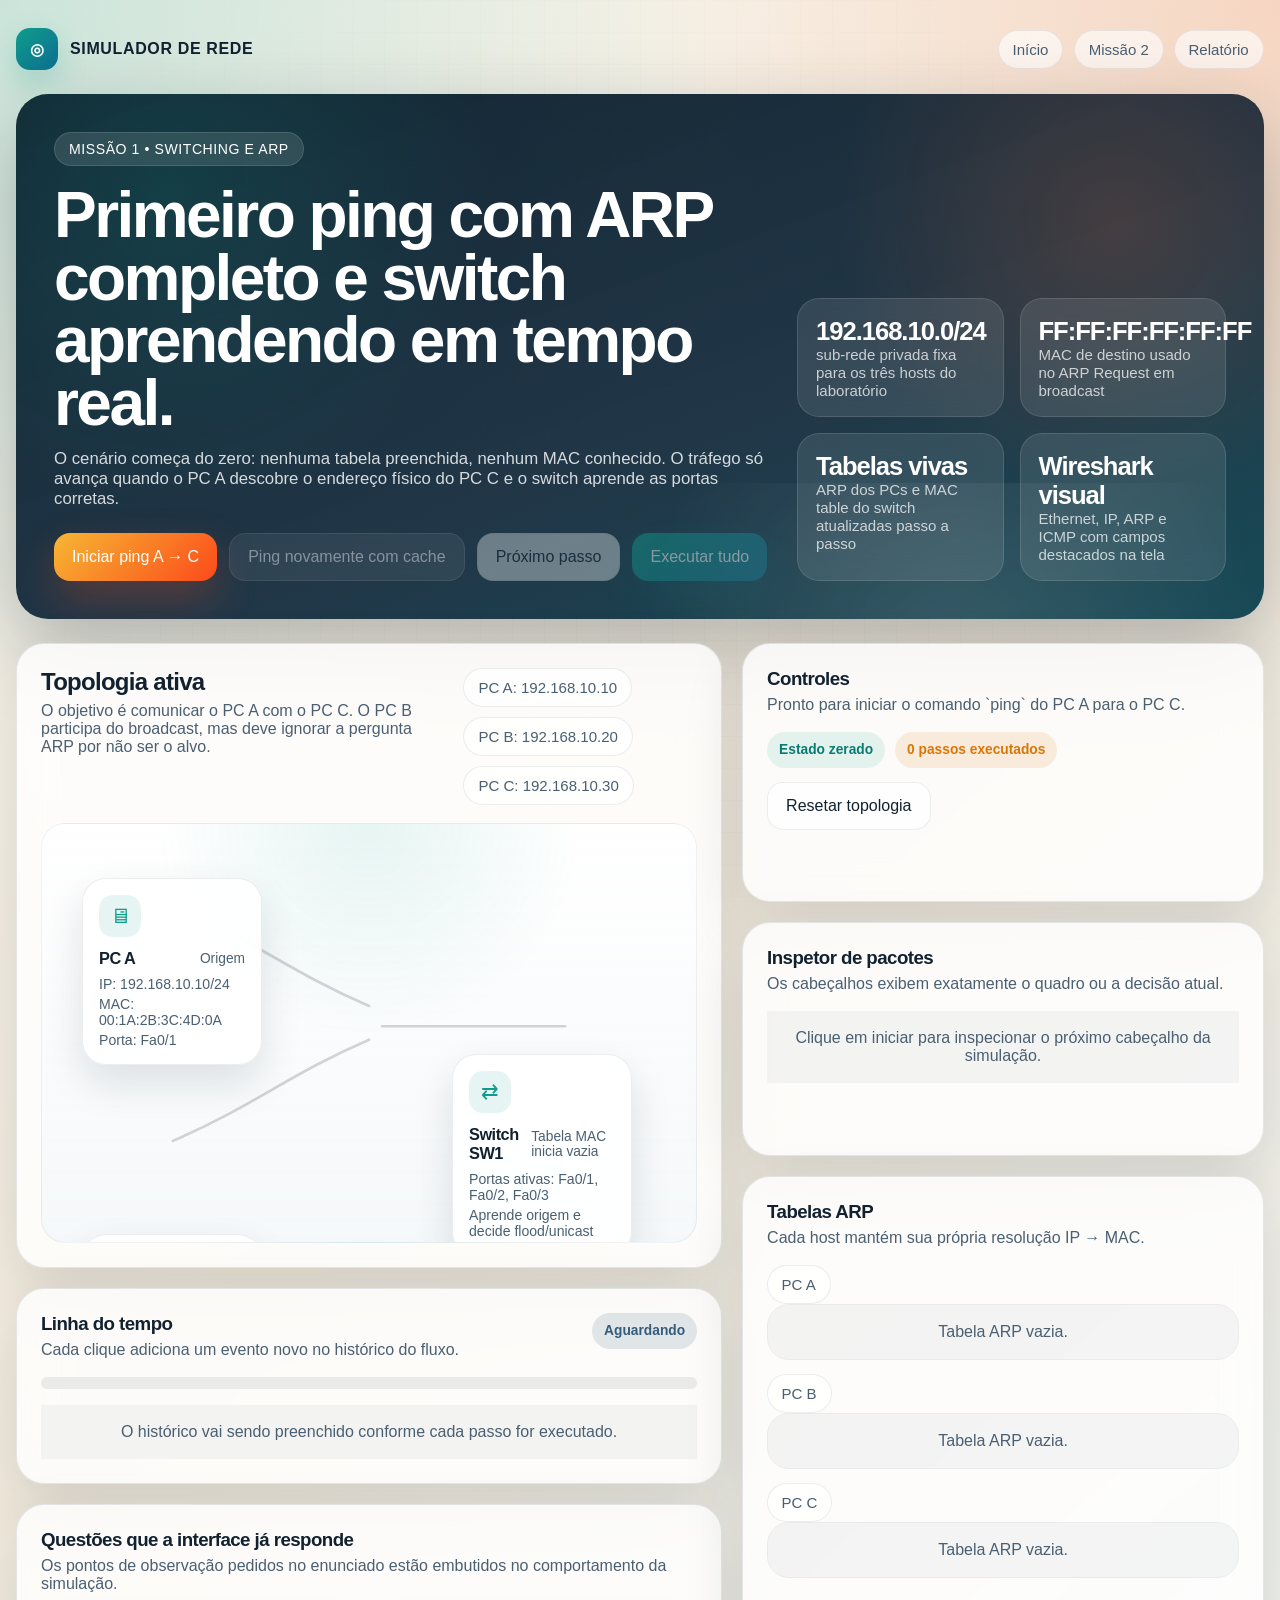
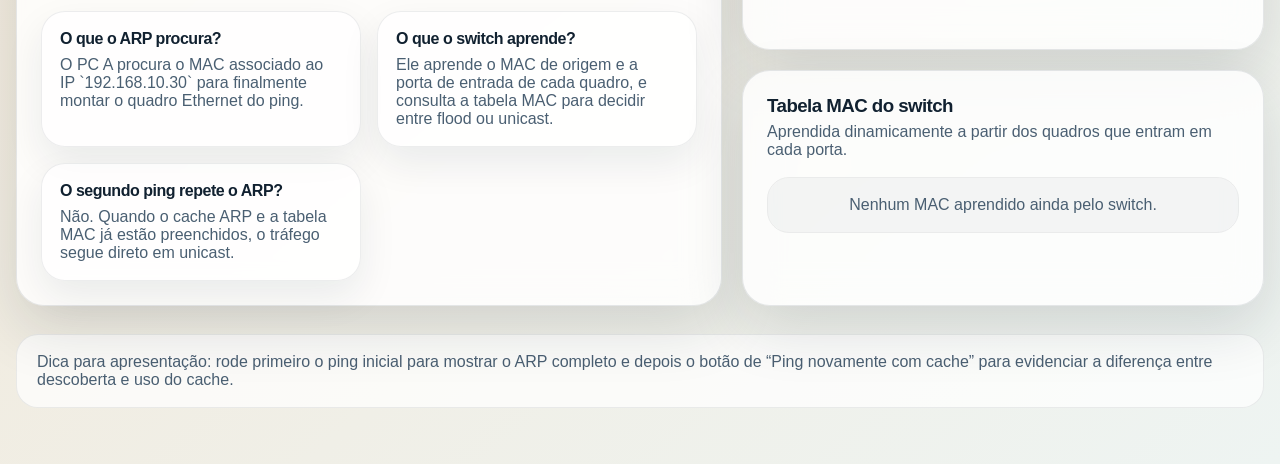
==== arp-switching.html @ 0f7c528e "feat: add interactive network simulators" ====
<!DOCTYPE html>
<html lang="pt-BR">
  <head>
    <meta charset="UTF-8" />
    <meta name="viewport" content="width=device-width, initial-scale=1.0" />
    <title>Missão 1 | Simulador de ARP e Switching</title>
    <link rel="stylesheet" href="./assets/styles.css" />
  </head>
  <body>
    <div class="shell">
      <header class="topbar">
        <a class="brand" href="./index.html">
          <span class="brand-mark">◎</span>
          <span>Simulador de Rede</span>
        </a>
        <nav class="nav-links" aria-label="Navegação principal">
          <a class="nav-link" href="./index.html">Início</a>
          <a class="nav-link" href="./dhcp-nat.html">Missão 2</a>
          <a class="nav-link" href="./docs/relatorio-entrega.html">Relatório</a>
        </nav>
      </header>

      <section class="hero">
        <span class="eyebrow">Missão 1 • Switching e ARP</span>
        <div class="hero-grid">
          <div>
            <h1>Primeiro ping com ARP completo e switch aprendendo em tempo real.</h1>
            <p>
              O cenário começa do zero: nenhuma tabela preenchida, nenhum MAC
              conhecido. O tráfego só avança quando o PC A descobre o endereço
              físico do PC C e o switch aprende as portas corretas.
            </p>
            <div class="hero-actions">
              <button id="start-cold" class="button button-primary" type="button">Iniciar ping A → C</button>
              <button id="start-warm" class="button button-secondary" type="button" disabled>
                Ping novamente com cache
              </button>
              <button id="next-step" class="button button-ghost" type="button" disabled>Próximo passo</button>
              <button id="auto-run" class="button button-accent" type="button" disabled>Executar tudo</button>
            </div>
          </div>
          <div class="hero-metrics">
            <article class="metric">
              <strong>192.168.10.0/24</strong>
              <span>sub-rede privada fixa para os três hosts do laboratório</span>
            </article>
            <article class="metric">
              <strong>FF:FF:FF:FF:FF:FF</strong>
              <span>MAC de destino usado no ARP Request em broadcast</span>
            </article>
            <article class="metric">
              <strong>Tabelas vivas</strong>
              <span>ARP dos PCs e MAC table do switch atualizadas passo a passo</span>
            </article>
            <article class="metric">
              <strong>Wireshark visual</strong>
              <span>Ethernet, IP, ARP e ICMP com campos destacados na tela</span>
            </article>
          </div>
        </div>
      </section>

      <main class="main-grid">
        <section class="stack">
          <article class="panel">
            <div class="panel-header">
              <div>
                <h2>Topologia ativa</h2>
                <p>
                  O objetivo é comunicar o PC A com o PC C. O PC B participa do
                  broadcast, mas deve ignorar a pergunta ARP por não ser o alvo.
                </p>
              </div>
              <div class="tag-row">
                <span class="chip">PC A: 192.168.10.10</span>
                <span class="chip">PC B: 192.168.10.20</span>
                <span class="chip">PC C: 192.168.10.30</span>
              </div>
            </div>

            <div id="arp-stage" class="topology-stage">
              <svg viewBox="0 0 1000 620" preserveAspectRatio="none" aria-hidden="true">
                <path class="link-line" d="M 200 120 C 320 170, 380 220, 500 270" />
                <path class="link-line" d="M 200 470 C 320 420, 380 370, 500 320" />
                <path class="link-line" d="M 800 300 C 700 300, 620 300, 520 300" />
              </svg>

              <article id="node-pc-a" class="device" style="left: 40px; top: 54px;">
                <div class="device-icon">🖥</div>
                <div class="device-title">
                  <strong>PC A</strong>
                  <span>Origem</span>
                </div>
                <div class="device-meta">
                  <div>IP: 192.168.10.10/24</div>
                  <div>MAC: 00:1A:2B:3C:4D:0A</div>
                  <div>Porta: Fa0/1</div>
                </div>
              </article>

              <article id="node-pc-b" class="device" style="left: 40px; top: 410px;">
                <div class="device-icon">🖥</div>
                <div class="device-title">
                  <strong>PC B</strong>
                  <span>Escuta o broadcast</span>
                </div>
                <div class="device-meta">
                  <div>IP: 192.168.10.20/24</div>
                  <div>MAC: 00:1A:2B:3C:4D:14</div>
                  <div>Porta: Fa0/2</div>
                </div>
              </article>

              <article id="node-switch" class="device" style="left: 410px; top: 230px;">
                <div class="device-icon">⇄</div>
                <div class="device-title">
                  <strong>Switch SW1</strong>
                  <span>Tabela MAC inicia vazia</span>
                </div>
                <div class="device-meta">
                  <div>Portas ativas: Fa0/1, Fa0/2, Fa0/3</div>
                  <div>Aprende origem e decide flood/unicast</div>
                </div>
              </article>

              <article id="node-pc-c" class="device" style="left: 770px; top: 230px;">
                <div class="device-icon">🖥</div>
                <div class="device-title">
                  <strong>PC C</strong>
                  <span>Destino</span>
                </div>
                <div class="device-meta">
                  <div>IP: 192.168.10.30/24</div>
                  <div>MAC: 00:1A:2B:3C:4D:1E</div>
                  <div>Porta: Fa0/3</div>
                </div>
              </article>

              <div id="packet-badge-arp" class="packet-badge" aria-live="polite"></div>
            </div>
          </article>

          <article class="panel">
            <div class="panel-header">
              <div>
                <h3>Linha do tempo</h3>
                <p>Cada clique adiciona um evento novo no histórico do fluxo.</p>
              </div>
              <div class="protocol-pill logic" id="current-protocol">Aguardando</div>
            </div>
            <div class="progress-shell" aria-hidden="true">
              <div id="arp-progress" class="progress-bar"></div>
            </div>
            <div id="arp-timeline" class="timeline" style="margin-top: 16px;"></div>
          </article>

          <article class="panel">
            <div class="panel-header">
              <div>
                <h3>Questões que a interface já responde</h3>
                <p>
                  Os pontos de observação pedidos no enunciado estão embutidos no
                  comportamento da simulação.
                </p>
              </div>
            </div>
            <div class="mini-grid">
              <div class="info-card">
                <h4>O que o ARP procura?</h4>
                <p>
                  O PC A procura o MAC associado ao IP `192.168.10.30` para
                  finalmente montar o quadro Ethernet do ping.
                </p>
              </div>
              <div class="info-card">
                <h4>O que o switch aprende?</h4>
                <p>
                  Ele aprende o MAC de origem e a porta de entrada de cada quadro,
                  e consulta a tabela MAC para decidir entre flood ou unicast.
                </p>
              </div>
              <div class="info-card">
                <h4>O segundo ping repete o ARP?</h4>
                <p>
                  Não. Quando o cache ARP e a tabela MAC já estão preenchidos, o
                  tráfego segue direto em unicast.
                </p>
              </div>
            </div>
          </article>
        </section>

        <aside class="stack">
          <article class="panel">
            <div class="panel-header">
              <div>
                <h3>Controles</h3>
                <p id="arp-status-text">
                  Pronto para iniciar o comando `ping` do PC A para o PC C.
                </p>
              </div>
            </div>
            <div class="control-stack">
              <div class="control-row">
                <span id="arp-status-pill" class="status-pill">Estado zerado</span>
                <span id="arp-step-label" class="status-pill warning">0 passos executados</span>
              </div>
              <div class="control-row">
                <button id="reset-arp" class="button button-ghost" type="button">Resetar topologia</button>
              </div>
            </div>
          </article>

          <article class="panel">
            <div class="panel-header">
              <div>
                <h3>Inspetor de pacotes</h3>
                <p>Os cabeçalhos exibem exatamente o quadro ou a decisão atual.</p>
              </div>
            </div>
            <div id="arp-inspector" class="inspector"></div>
          </article>

          <article class="panel">
            <div class="panel-header">
              <div>
                <h3>Tabelas ARP</h3>
                <p>Cada host mantém sua própria resolução IP → MAC.</p>
              </div>
            </div>
            <div class="table-stack">
              <div>
                <div class="tag-row"><span class="chip">PC A</span></div>
                <div id="table-arp-a" class="table-shell"></div>
              </div>
              <div>
                <div class="tag-row"><span class="chip">PC B</span></div>
                <div id="table-arp-b" class="table-shell"></div>
              </div>
              <div>
                <div class="tag-row"><span class="chip">PC C</span></div>
                <div id="table-arp-c" class="table-shell"></div>
              </div>
            </div>
          </article>

          <article class="panel">
            <div class="panel-header">
              <div>
                <h3>Tabela MAC do switch</h3>
                <p>Aprendida dinamicamente a partir dos quadros que entram em cada porta.</p>
              </div>
            </div>
            <div id="table-switch-mac" class="table-shell"></div>
          </article>
        </aside>
      </main>

      <div class="footer-note">
        Dica para apresentação: rode primeiro o ping inicial para mostrar o ARP
        completo e depois o botão de “Ping novamente com cache” para evidenciar a
        diferença entre descoberta e uso do cache.
      </div>
    </div>

    <script src="./assets/shared.js" defer></script>
    <script src="./assets/arp.js" defer></script>
  </body>
</html>
---- assets/styles.css ----
:root {
  --bg: #f4efe5;
  --bg-soft: rgba(255, 255, 255, 0.76);
  --card: rgba(255, 255, 255, 0.82);
  --card-strong: rgba(13, 28, 40, 0.92);
  --text: #112130;
  --text-soft: #4a5f72;
  --border: rgba(17, 33, 48, 0.1);
  --line: rgba(17, 33, 48, 0.18);
  --shadow: 0 22px 60px rgba(18, 33, 50, 0.14);
  --accent: #0f9d8b;
  --accent-strong: #087c73;
  --accent-soft: rgba(15, 157, 139, 0.14);
  --arp: #0f9d8b;
  --icmp: #ff6b35;
  --dhcp: #f4a11e;
  --http: #d1495b;
  --logic: #365c7c;
  --success: #229972;
  --warning: #d97706;
  --danger: #d1495b;
}

* {
  box-sizing: border-box;
}

html {
  scroll-behavior: smooth;
}

body {
  margin: 0;
  min-height: 100vh;
  font-family: "Avenir Next", "Segoe UI Variable", "Trebuchet MS", sans-serif;
  color: var(--text);
  background:
    radial-gradient(circle at top left, rgba(15, 157, 139, 0.2), transparent 30%),
    radial-gradient(circle at top right, rgba(255, 107, 53, 0.18), transparent 26%),
    linear-gradient(140deg, #faf6ee 0%, #f2eadc 48%, #eef4f2 100%);
}

body::before {
  content: "";
  position: fixed;
  inset: 0;
  pointer-events: none;
  background-image:
    linear-gradient(rgba(17, 33, 48, 0.03) 1px, transparent 1px),
    linear-gradient(90deg, rgba(17, 33, 48, 0.03) 1px, transparent 1px);
  background-size: 32px 32px;
  mask-image: radial-gradient(circle at center, rgba(0, 0, 0, 0.8), transparent 86%);
}

a {
  color: inherit;
  text-decoration: none;
}

button {
  font: inherit;
}

.shell {
  width: min(1280px, calc(100vw - 32px));
  margin: 0 auto;
  padding: 28px 0 56px;
}

.topbar {
  display: flex;
  align-items: center;
  justify-content: space-between;
  gap: 16px;
  margin-bottom: 24px;
}

.brand {
  display: inline-flex;
  align-items: center;
  gap: 12px;
  font-weight: 800;
  letter-spacing: 0.04em;
  text-transform: uppercase;
  color: var(--text);
}

.brand-mark {
  width: 42px;
  height: 42px;
  display: grid;
  place-items: center;
  border-radius: 14px;
  color: white;
  background: linear-gradient(135deg, var(--accent) 0%, #0d6f92 100%);
  box-shadow: 0 12px 30px rgba(15, 157, 139, 0.24);
}

.nav-links {
  display: inline-flex;
  gap: 10px;
  flex-wrap: wrap;
}

.chip,
.nav-link {
  display: inline-flex;
  align-items: center;
  gap: 8px;
  padding: 10px 14px;
  border-radius: 999px;
  background: rgba(255, 255, 255, 0.62);
  border: 1px solid rgba(17, 33, 48, 0.08);
  backdrop-filter: blur(18px);
  color: var(--text-soft);
  font-size: 0.94rem;
}

.hero {
  position: relative;
  overflow: hidden;
  padding: 38px;
  border-radius: 32px;
  background:
    radial-gradient(circle at 12% 18%, rgba(15, 157, 139, 0.18), transparent 28%),
    radial-gradient(circle at 88% 24%, rgba(255, 107, 53, 0.16), transparent 24%),
    linear-gradient(160deg, rgba(10, 28, 42, 0.96) 0%, rgba(19, 43, 61, 0.94) 60%, rgba(9, 64, 78, 0.94) 100%);
  color: white;
  box-shadow: 0 30px 80px rgba(13, 28, 40, 0.28);
}

.hero::after {
  content: "";
  position: absolute;
  inset: auto -10% -35% 40%;
  height: 320px;
  background: radial-gradient(circle, rgba(255, 255, 255, 0.12) 0%, transparent 68%);
}

.eyebrow {
  display: inline-flex;
  align-items: center;
  gap: 10px;
  margin-bottom: 18px;
  padding: 8px 14px;
  border-radius: 999px;
  background: rgba(255, 255, 255, 0.12);
  border: 1px solid rgba(255, 255, 255, 0.12);
  font-size: 0.88rem;
  letter-spacing: 0.04em;
  text-transform: uppercase;
}

.hero-grid {
  display: grid;
  grid-template-columns: minmax(0, 1.25fr) minmax(320px, 0.75fr);
  gap: 28px;
  align-items: end;
}

.hero h1 {
  margin: 0 0 14px;
  font-size: clamp(2.4rem, 5vw, 4.4rem);
  line-height: 0.98;
  letter-spacing: -0.04em;
}

.hero p {
  margin: 0;
  max-width: 760px;
  color: rgba(255, 255, 255, 0.82);
  font-size: 1.05rem;
}

.hero-actions {
  display: flex;
  gap: 12px;
  flex-wrap: wrap;
  margin-top: 24px;
}

.button {
  display: inline-flex;
  align-items: center;
  justify-content: center;
  gap: 10px;
  min-height: 48px;
  padding: 0 18px;
  border: 0;
  border-radius: 16px;
  cursor: pointer;
  transition: transform 0.2s ease, box-shadow 0.2s ease, opacity 0.2s ease;
}

.button:hover:not(:disabled) {
  transform: translateY(-1px);
}

.button:disabled {
  cursor: not-allowed;
  opacity: 0.46;
}

.button-primary {
  background: linear-gradient(135deg, #f7b733 0%, #fc4a1a 100%);
  color: white;
  box-shadow: 0 18px 40px rgba(252, 74, 26, 0.25);
}

.button-secondary {
  background: rgba(255, 255, 255, 0.16);
  color: white;
  border: 1px solid rgba(255, 255, 255, 0.18);
  backdrop-filter: blur(10px);
}

.button-ghost {
  background: rgba(255, 255, 255, 0.76);
  color: var(--text);
  border: 1px solid rgba(17, 33, 48, 0.08);
}

.button-accent {
  background: linear-gradient(135deg, var(--accent) 0%, #0e7292 100%);
  color: white;
  box-shadow: 0 18px 40px rgba(15, 157, 139, 0.22);
}

.hero-metrics,
.metric-grid,
.panel-grid,
.info-grid,
.footer-grid {
  display: grid;
  gap: 16px;
}

.hero-metrics {
  grid-template-columns: repeat(2, minmax(0, 1fr));
}

.metric,
.stat-card {
  padding: 18px 18px 16px;
  border-radius: 22px;
  background: rgba(255, 255, 255, 0.1);
  border: 1px solid rgba(255, 255, 255, 0.12);
  backdrop-filter: blur(12px);
}

.metric strong,
.stat-card strong {
  display: block;
  font-size: 1.6rem;
  letter-spacing: -0.04em;
}

.metric span,
.stat-card span {
  color: rgba(255, 255, 255, 0.74);
  font-size: 0.94rem;
}

.main-grid {
  display: grid;
  grid-template-columns: minmax(0, 1.15fr) minmax(320px, 0.85fr);
  gap: 20px;
  margin-top: 24px;
}

.stack {
  display: grid;
  gap: 20px;
}

.panel {
  padding: 24px;
  border-radius: 28px;
  background: var(--card);
  border: 1px solid var(--border);
  box-shadow: var(--shadow);
  backdrop-filter: blur(18px);
}

.panel-dark {
  background: var(--card-strong);
  color: white;
}

.panel-header {
  display: flex;
  justify-content: space-between;
  gap: 16px;
  align-items: flex-start;
  margin-bottom: 18px;
}

.panel-header h2,
.panel-header h3,
.panel-header h4 {
  margin: 0;
  letter-spacing: -0.03em;
}

.panel-header p {
  margin: 6px 0 0;
  color: var(--text-soft);
}

.panel-dark .panel-header p,
.panel-dark .subtle {
  color: rgba(255, 255, 255, 0.74);
}

.topology-stage {
  position: relative;
  min-height: 420px;
  margin-top: 18px;
  padding: 18px;
  border-radius: 24px;
  background:
    radial-gradient(circle at top, rgba(15, 157, 139, 0.1), transparent 40%),
    linear-gradient(180deg, rgba(255, 255, 255, 0.86) 0%, rgba(245, 248, 250, 0.96) 100%);
  border: 1px solid rgba(17, 33, 48, 0.06);
  overflow: hidden;
}

.topology-stage.stage-dark {
  background:
    radial-gradient(circle at top, rgba(15, 157, 139, 0.18), transparent 42%),
    linear-gradient(180deg, rgba(15, 30, 44, 0.92) 0%, rgba(20, 39, 56, 0.96) 100%);
}

.topology-stage svg {
  position: absolute;
  inset: 0;
  width: 100%;
  height: 100%;
  pointer-events: none;
}

.link-line {
  fill: none;
  stroke: rgba(17, 33, 48, 0.18);
  stroke-width: 4;
  stroke-linecap: round;
}

.stage-dark .link-line {
  stroke: rgba(255, 255, 255, 0.16);
}

.device {
  position: absolute;
  width: 180px;
  min-height: 124px;
  padding: 16px;
  border-radius: 24px;
  background: rgba(255, 255, 255, 0.88);
  border: 1px solid rgba(17, 33, 48, 0.08);
  box-shadow: 0 18px 40px rgba(18, 33, 50, 0.12);
  backdrop-filter: blur(16px);
  transition: transform 0.25s ease, box-shadow 0.25s ease, border-color 0.25s ease;
}

.stage-dark .device {
  background: rgba(17, 33, 48, 0.86);
  border-color: rgba(255, 255, 255, 0.08);
  color: white;
}

.device.is-active {
  transform: translateY(-4px) scale(1.01);
  border-color: rgba(15, 157, 139, 0.36);
  box-shadow: 0 24px 50px rgba(15, 157, 139, 0.2);
}

.device.is-arp {
  box-shadow: 0 24px 50px rgba(15, 157, 139, 0.22);
}

.device.is-icmp {
  box-shadow: 0 24px 50px rgba(255, 107, 53, 0.24);
}

.device.is-dhcp {
  box-shadow: 0 24px 50px rgba(244, 161, 30, 0.24);
}

.device.is-http {
  box-shadow: 0 24px 50px rgba(209, 73, 91, 0.24);
}

.device-icon {
  width: 42px;
  height: 42px;
  display: grid;
  place-items: center;
  border-radius: 14px;
  margin-bottom: 12px;
  background: rgba(15, 157, 139, 0.1);
  color: var(--accent);
  font-size: 1.3rem;
}

.stage-dark .device-icon {
  background: rgba(255, 255, 255, 0.08);
  color: #84f5e3;
}

.device-title {
  display: flex;
  align-items: center;
  justify-content: space-between;
  gap: 12px;
  margin-bottom: 8px;
}

.device-title strong {
  display: block;
  font-size: 1.02rem;
  letter-spacing: -0.03em;
}

.device-title span {
  font-size: 0.86rem;
  color: var(--text-soft);
}

.stage-dark .device-title span,
.stage-dark .device-meta {
  color: rgba(255, 255, 255, 0.72);
}

.device-meta {
  display: grid;
  gap: 4px;
  font-size: 0.88rem;
  color: var(--text-soft);
}

.device-chip {
  display: inline-flex;
  padding: 7px 10px;
  border-radius: 999px;
  background: rgba(15, 157, 139, 0.1);
  color: var(--accent-strong);
  font-size: 0.78rem;
  font-weight: 700;
}

.stage-dark .device-chip {
  background: rgba(255, 255, 255, 0.12);
  color: white;
}

.packet-badge {
  position: absolute;
  top: 0;
  left: 0;
  z-index: 8;
  display: inline-flex;
  align-items: center;
  gap: 8px;
  padding: 10px 14px;
  border-radius: 999px;
  color: white;
  opacity: 0;
  pointer-events: none;
  box-shadow: 0 14px 34px rgba(17, 33, 48, 0.18);
  transform: translate(-50%, -50%);
}

.packet-badge.is-visible {
  opacity: 1;
}

.packet-arp {
  background: linear-gradient(135deg, #0f9d8b 0%, #0d6f92 100%);
}

.packet-icmp {
  background: linear-gradient(135deg, #ff6b35 0%, #ff8c42 100%);
}

.packet-dhcp {
  background: linear-gradient(135deg, #f4a11e 0%, #df7b00 100%);
}

.packet-http {
  background: linear-gradient(135deg, #d1495b 0%, #b93148 100%);
}

.packet-logic {
  background: linear-gradient(135deg, #365c7c 0%, #25445e 100%);
}

.control-stack,
.inspector-stack,
.table-stack {
  display: grid;
  gap: 14px;
}

.control-row,
.tag-row,
.answer-row {
  display: flex;
  gap: 10px;
  flex-wrap: wrap;
}

.status-pill,
.protocol-pill {
  display: inline-flex;
  align-items: center;
  gap: 8px;
  min-height: 36px;
  padding: 8px 12px;
  border-radius: 999px;
  font-size: 0.86rem;
  font-weight: 700;
}

.status-pill {
  background: rgba(15, 157, 139, 0.1);
  color: var(--accent-strong);
}

.status-pill.warning {
  background: rgba(217, 119, 6, 0.12);
  color: var(--warning);
}

.status-pill.danger {
  background: rgba(209, 73, 91, 0.12);
  color: var(--danger);
}

.status-pill.success {
  background: rgba(34, 153, 114, 0.12);
  color: var(--success);
}

.protocol-pill {
  background: rgba(17, 33, 48, 0.08);
  color: var(--text);
}

.protocol-pill.arp {
  background: rgba(15, 157, 139, 0.12);
  color: var(--arp);
}

.protocol-pill.icmp {
  background: rgba(255, 107, 53, 0.14);
  color: var(--icmp);
}

.protocol-pill.dhcp {
  background: rgba(244, 161, 30, 0.18);
  color: var(--dhcp);
}

.protocol-pill.http {
  background: rgba(209, 73, 91, 0.16);
  color: var(--http);
}

.protocol-pill.logic {
  background: rgba(54, 92, 124, 0.14);
  color: var(--logic);
}

.subtle {
  color: var(--text-soft);
}

.progress-shell {
  height: 12px;
  overflow: hidden;
  border-radius: 999px;
  background: rgba(17, 33, 48, 0.08);
}

.progress-bar {
  height: 100%;
  width: 0;
  border-radius: inherit;
  background: linear-gradient(90deg, var(--accent) 0%, #ff8c42 100%);
  transition: width 0.32s ease;
}

.inspector {
  display: grid;
  gap: 12px;
}

.inspector-section {
  padding: 14px;
  border-radius: 20px;
  background: rgba(17, 33, 48, 0.05);
}

.inspector-section strong {
  display: block;
  margin-bottom: 10px;
  letter-spacing: -0.02em;
}

.pair-grid {
  display: grid;
  grid-template-columns: repeat(auto-fit, minmax(180px, 1fr));
  gap: 10px;
}

.pair {
  padding: 10px 12px;
  border-radius: 16px;
  background: rgba(255, 255, 255, 0.7);
  border: 1px solid rgba(17, 33, 48, 0.08);
}

.pair span {
  display: block;
  margin-bottom: 6px;
  color: var(--text-soft);
  font-size: 0.8rem;
  text-transform: uppercase;
  letter-spacing: 0.05em;
}

.pair strong {
  margin: 0;
  font-size: 0.92rem;
  line-height: 1.35;
  word-break: break-word;
}

.table-shell {
  overflow: hidden;
  border-radius: 22px;
  border: 1px solid rgba(17, 33, 48, 0.08);
}

.table-shell table {
  width: 100%;
  border-collapse: collapse;
  background: rgba(255, 255, 255, 0.72);
}

.table-shell th,
.table-shell td {
  padding: 12px 14px;
  text-align: left;
  border-bottom: 1px solid rgba(17, 33, 48, 0.08);
  font-size: 0.92rem;
}

.table-shell th {
  background: rgba(17, 33, 48, 0.06);
  color: var(--text-soft);
  font-size: 0.8rem;
  text-transform: uppercase;
  letter-spacing: 0.08em;
}

.table-shell tr:last-child td {
  border-bottom: 0;
}

.empty-state {
  padding: 18px;
  text-align: center;
  color: var(--text-soft);
  background: rgba(17, 33, 48, 0.04);
}

.timeline {
  display: grid;
  gap: 12px;
}

.timeline-item {
  display: grid;
  grid-template-columns: 20px minmax(0, 1fr);
  gap: 12px;
  align-items: start;
}

.timeline-dot {
  width: 14px;
  height: 14px;
  margin-top: 6px;
  border-radius: 50%;
  background: var(--logic);
  box-shadow: 0 0 0 5px rgba(54, 92, 124, 0.12);
}

.timeline-dot.arp {
  background: var(--arp);
  box-shadow: 0 0 0 5px rgba(15, 157, 139, 0.14);
}

.timeline-dot.icmp {
  background: var(--icmp);
  box-shadow: 0 0 0 5px rgba(255, 107, 53, 0.14);
}

.timeline-dot.dhcp {
  background: var(--dhcp);
  box-shadow: 0 0 0 5px rgba(244, 161, 30, 0.16);
}

.timeline-dot.http {
  background: var(--http);
  box-shadow: 0 0 0 5px rgba(209, 73, 91, 0.16);
}

.timeline-item strong {
  display: block;
  margin-bottom: 4px;
}

.timeline-item p {
  margin: 0;
  color: var(--text-soft);
}

.mini-grid {
  display: grid;
  grid-template-columns: repeat(auto-fit, minmax(220px, 1fr));
  gap: 16px;
}

.info-card {
  padding: 18px;
  border-radius: 24px;
  background: rgba(255, 255, 255, 0.72);
  border: 1px solid rgba(17, 33, 48, 0.08);
  box-shadow: 0 16px 38px rgba(18, 33, 50, 0.08);
}

.info-card h3,
.info-card h4 {
  margin: 0 0 8px;
  letter-spacing: -0.03em;
}

.info-card p {
  margin: 0;
  color: var(--text-soft);
}

.selector {
  display: inline-flex;
  flex-wrap: wrap;
  gap: 10px;
}

.selector button {
  padding: 10px 14px;
  border-radius: 14px;
  border: 1px solid rgba(17, 33, 48, 0.08);
  background: rgba(255, 255, 255, 0.76);
  color: var(--text);
  cursor: pointer;
}

.selector button.is-selected {
  background: rgba(15, 157, 139, 0.12);
  border-color: rgba(15, 157, 139, 0.22);
  color: var(--accent-strong);
}

.footer-note {
  margin-top: 28px;
  padding: 18px 20px;
  border-radius: 22px;
  background: rgba(255, 255, 255, 0.72);
  border: 1px solid rgba(17, 33, 48, 0.08);
  color: var(--text-soft);
}

.landing-grid {
  display: grid;
  grid-template-columns: repeat(auto-fit, minmax(260px, 1fr));
  gap: 18px;
  margin-top: 28px;
}

.feature-card {
  padding: 22px;
  border-radius: 26px;
  background: var(--card);
  border: 1px solid var(--border);
  box-shadow: var(--shadow);
}

.feature-card h3 {
  margin: 16px 0 8px;
  font-size: 1.28rem;
  letter-spacing: -0.03em;
}

.feature-card p {
  margin: 0;
  color: var(--text-soft);
}

.feature-icon {
  width: 54px;
  height: 54px;
  display: grid;
  place-items: center;
  border-radius: 18px;
  background: rgba(15, 157, 139, 0.12);
  color: var(--accent);
  font-size: 1.4rem;
}

.report-link {
  display: inline-flex;
  align-items: center;
  gap: 10px;
  margin-top: 18px;
  color: var(--accent-strong);
  font-weight: 700;
}

.sr-only {
  position: absolute;
  width: 1px;
  height: 1px;
  padding: 0;
  margin: -1px;
  overflow: hidden;
  clip: rect(0, 0, 0, 0);
  white-space: nowrap;
  border: 0;
}

@media (max-width: 1100px) {
  .main-grid,
  .hero-grid {
    grid-template-columns: 1fr;
  }

  .hero-metrics {
    grid-template-columns: repeat(auto-fit, minmax(180px, 1fr));
  }
}

@media (max-width: 760px) {
  .shell {
    width: min(100vw - 20px, 1280px);
    padding-top: 18px;
  }

  .topbar {
    flex-direction: column;
    align-items: stretch;
  }

  .hero,
  .panel {
    padding: 20px;
    border-radius: 24px;
  }

  .topology-stage {
    min-height: 560px;
  }

  .device {
    width: 150px;
    min-height: 116px;
    padding: 14px;
  }
}
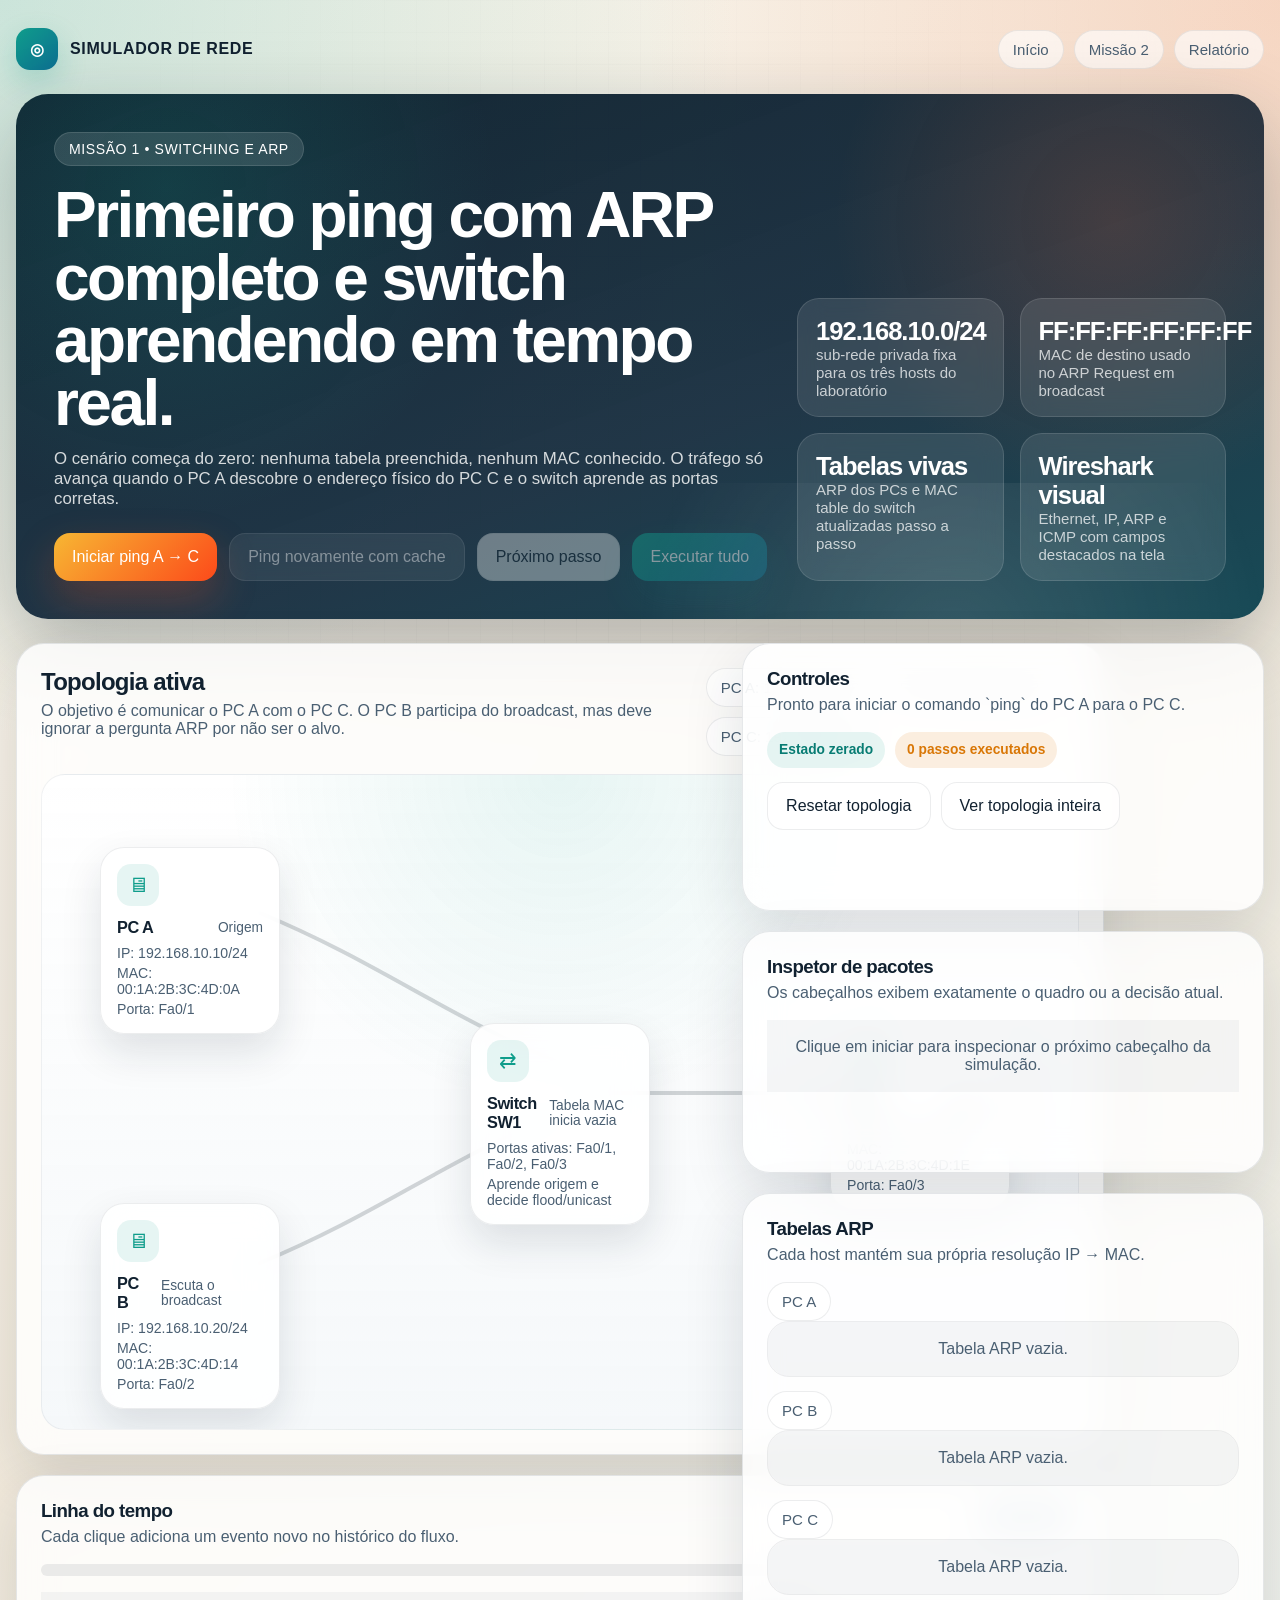
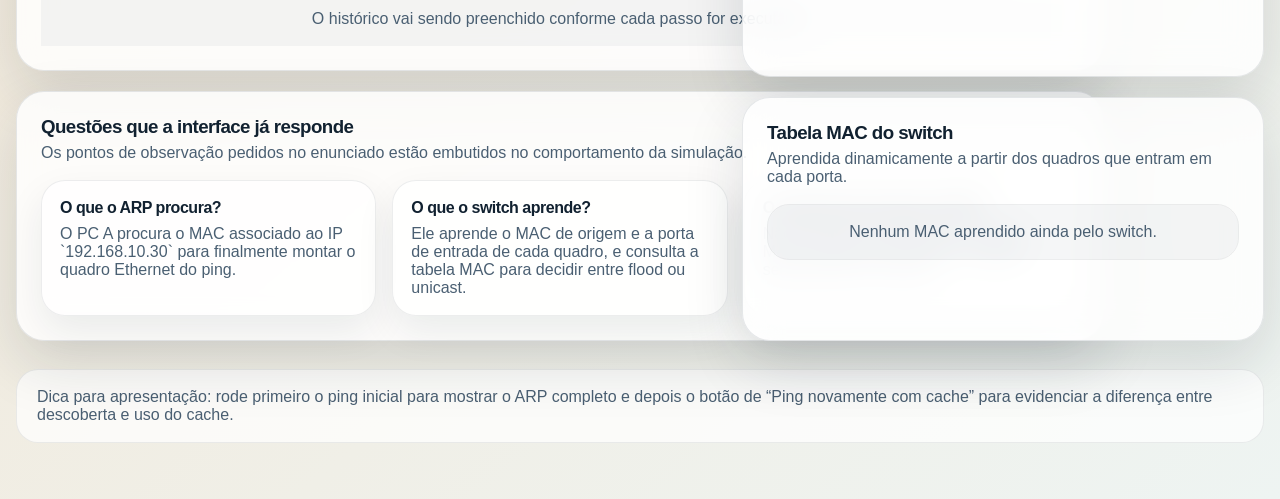
==== commit 5c815062: "fix: improve topology visibility in smaller viewports" ====
--- a/arp-switching.html
+++ b/arp-switching.html
@@ -78,64 +78,70 @@
               </div>
             </div>
 
-            <div id="arp-stage" class="topology-stage">
-              <svg viewBox="0 0 1000 620" preserveAspectRatio="none" aria-hidden="true">
-                <path class="link-line" d="M 200 120 C 320 170, 380 220, 500 270" />
-                <path class="link-line" d="M 200 470 C 320 420, 380 370, 500 320" />
-                <path class="link-line" d="M 800 300 C 700 300, 620 300, 520 300" />
-              </svg>
-
-              <article id="node-pc-a" class="device" style="left: 40px; top: 54px;">
-                <div class="device-icon">🖥</div>
-                <div class="device-title">
-                  <strong>PC A</strong>
-                  <span>Origem</span>
-                </div>
-                <div class="device-meta">
-                  <div>IP: 192.168.10.10/24</div>
-                  <div>MAC: 00:1A:2B:3C:4D:0A</div>
-                  <div>Porta: Fa0/1</div>
-                </div>
-              </article>
-
-              <article id="node-pc-b" class="device" style="left: 40px; top: 410px;">
-                <div class="device-icon">🖥</div>
-                <div class="device-title">
-                  <strong>PC B</strong>
-                  <span>Escuta o broadcast</span>
-                </div>
-                <div class="device-meta">
-                  <div>IP: 192.168.10.20/24</div>
-                  <div>MAC: 00:1A:2B:3C:4D:14</div>
-                  <div>Porta: Fa0/2</div>
-                </div>
-              </article>
-
-              <article id="node-switch" class="device" style="left: 410px; top: 230px;">
-                <div class="device-icon">⇄</div>
-                <div class="device-title">
-                  <strong>Switch SW1</strong>
-                  <span>Tabela MAC inicia vazia</span>
-                </div>
-                <div class="device-meta">
-                  <div>Portas ativas: Fa0/1, Fa0/2, Fa0/3</div>
-                  <div>Aprende origem e decide flood/unicast</div>
-                </div>
-              </article>
-
-              <article id="node-pc-c" class="device" style="left: 770px; top: 230px;">
-                <div class="device-icon">🖥</div>
-                <div class="device-title">
-                  <strong>PC C</strong>
-                  <span>Destino</span>
-                </div>
-                <div class="device-meta">
-                  <div>IP: 192.168.10.30/24</div>
-                  <div>MAC: 00:1A:2B:3C:4D:1E</div>
-                  <div>Porta: Fa0/3</div>
-                </div>
-              </article>
-
+            <div
+              id="arp-stage"
+              class="topology-stage topology-stage--scaled"
+              data-scene-width="1000"
+              data-scene-height="620"
+            >
+              <div class="topology-scene">
+                <svg viewBox="0 0 1000 620" preserveAspectRatio="none" aria-hidden="true">
+                  <path class="link-line" d="M 200 120 C 320 170, 380 220, 500 270" />
+                  <path class="link-line" d="M 200 470 C 320 420, 380 370, 500 320" />
+                  <path class="link-line" d="M 800 300 C 700 300, 620 300, 520 300" />
+                </svg>
+
+                <article id="node-pc-a" class="device" style="left: 40px; top: 54px;">
+                  <div class="device-icon">🖥</div>
+                  <div class="device-title">
+                    <strong>PC A</strong>
+                    <span>Origem</span>
+                  </div>
+                  <div class="device-meta">
+                    <div>IP: 192.168.10.10/24</div>
+                    <div>MAC: 00:1A:2B:3C:4D:0A</div>
+                    <div>Porta: Fa0/1</div>
+                  </div>
+                </article>
+
+                <article id="node-pc-b" class="device" style="left: 40px; top: 410px;">
+                  <div class="device-icon">🖥</div>
+                  <div class="device-title">
+                    <strong>PC B</strong>
+                    <span>Escuta o broadcast</span>
+                  </div>
+                  <div class="device-meta">
+                    <div>IP: 192.168.10.20/24</div>
+                    <div>MAC: 00:1A:2B:3C:4D:14</div>
+                    <div>Porta: Fa0/2</div>
+                  </div>
+                </article>
+
+                <article id="node-switch" class="device" style="left: 410px; top: 230px;">
+                  <div class="device-icon">⇄</div>
+                  <div class="device-title">
+                    <strong>Switch SW1</strong>
+                    <span>Tabela MAC inicia vazia</span>
+                  </div>
+                  <div class="device-meta">
+                    <div>Portas ativas: Fa0/1, Fa0/2, Fa0/3</div>
+                    <div>Aprende origem e decide flood/unicast</div>
+                  </div>
+                </article>
+
+                <article id="node-pc-c" class="device" style="left: 770px; top: 230px;">
+                  <div class="device-icon">🖥</div>
+                  <div class="device-title">
+                    <strong>PC C</strong>
+                    <span>Destino</span>
+                  </div>
+                  <div class="device-meta">
+                    <div>IP: 192.168.10.30/24</div>
+                    <div>MAC: 00:1A:2B:3C:4D:1E</div>
+                    <div>Porta: Fa0/3</div>
+                  </div>
+                </article>
+              </div>
               <div id="packet-badge-arp" class="packet-badge" aria-live="polite"></div>
             </div>
           </article>
@@ -207,6 +213,7 @@
               </div>
               <div class="control-row">
                 <button id="reset-arp" class="button button-ghost" type="button">Resetar topologia</button>
+                <button id="focus-arp-stage" class="button button-ghost" type="button">Ver topologia inteira</button>
               </div>
             </div>
           </article>
--- a/assets/styles.css
+++ b/assets/styles.css
@@ -325,6 +325,19 @@
   overflow: hidden;
 }
 
+.topology-stage--scaled {
+  min-height: 0;
+  overflow: auto;
+  scrollbar-width: thin;
+  scrollbar-color: rgba(17, 33, 48, 0.18) transparent;
+}
+
+.topology-scene {
+  position: relative;
+  margin: 0 auto;
+  transform-origin: top left;
+}
+
 .topology-stage.stage-dark {
   background:
     radial-gradient(circle at top, rgba(15, 157, 139, 0.18), transparent 42%),
@@ -872,6 +885,10 @@
     min-height: 560px;
   }
 
+  .topology-stage--scaled {
+    min-height: 0;
+  }
+
   .device {
     width: 150px;
     min-height: 116px;
